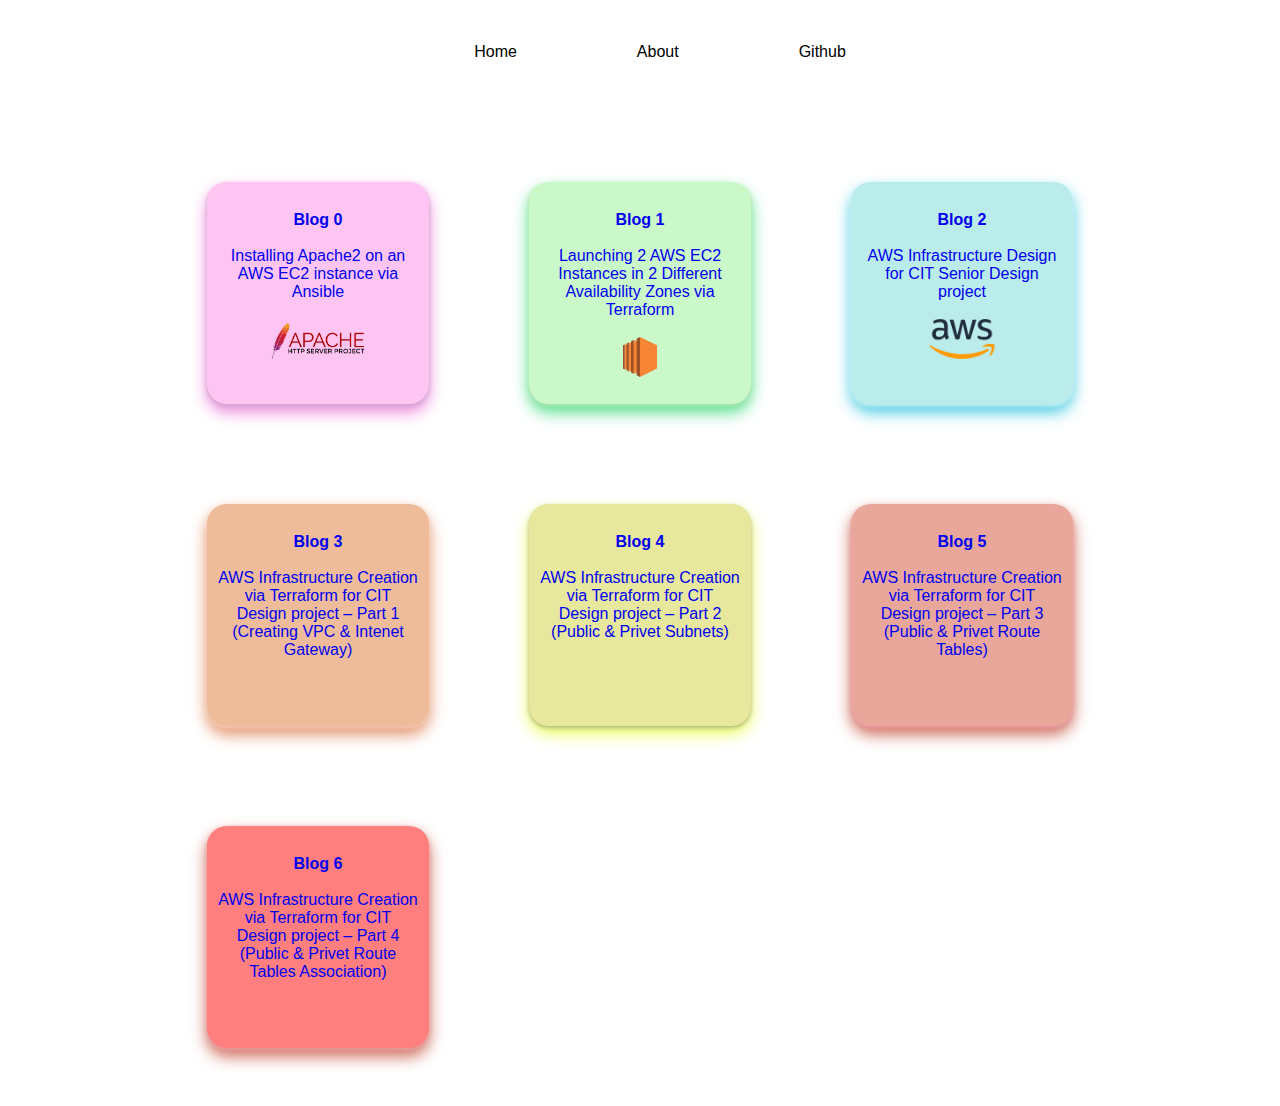
==== index.html @ 8900ecc4 "css" ====
<!DOCTYPE html>
<html lang="en">
<head>
    <meta charset="UTF-8">
    <meta http-equiv="X-UA-Compatible" content="IE=edge">
    <meta name="viewport" content="width=device-width, initial-scale=1.0">
    <link rel="stylesheet" href="style.css">
    <title>My Blogs</title>
</head>
<body>
    
    <div class="nav-bar">
        <ul>
            <li><a href="index.html"> Home </a></li>
            <li><a href="about.html"> About </a></li>
            <li><a href="https://github.com/lina-avanes/techBlogs"> Github </a></li>
        </ul>
    </div> <br><br>


        <div class="blog-boxes">

            <a href="blog0.html"> <p id="blog_Box_Style0"> <br> <strong> Blog 0</strong> <br><br> Installing Apache2 on an AWS EC2 instance via Ansible<br> <img src="assets/Apache-logo.png" height="80px"> </p> </a> 
            <a href="blog1.html">  <p id="blog_Box_Style1" ><br> <strong> Blog 1 </strong> <br> <br>Launching 2 AWS EC2 Instances in 2 Different Availability Zones via Terraform <br><br><img src="assets/aws-ec2.svg" height="40px"></p></a>
            <a href="blog2.html"> <p id="blog_Box_Style2"><br> <strong> Blog 2 </strong> <br> <br>AWS Infrastructure Design for CIT Senior Design project <br><br><img src="assets/aws-logo.png" height="40px"></p> </a>

            <div>


        <div class="blog-boxes">
            <a href="blog3.html"> <p id="blog_Box_Style3"> <br> <strong> Blog 3</strong> <br><br> AWS Infrastructure Creation via Terraform for CIT Design project – Part 1 (Creating VPC & Intenet Gateway) </p></a>
            <a href="blog4.html">  <p id="blog_Box_Style4" ><br> <strong> Blog 4 </strong> <br><br> AWS Infrastructure Creation via Terraform for CIT Design project – Part 2 (Public & Privet Subnets) </p> </a>
         <a href="blog5.html"> <p id="blog_Box_Style5"><br> <strong> Blog 5 </strong><br><br> AWS Infrastructure Creation via Terraform for CIT Design project – Part 3 (Public & Privet Route Tables)</p> </a>
        </div>

        <div class="blog-boxes"></div>
        <a href="blog6.html">  <p id="blog_Box_Style6"> <br> <strong> Blog 6</strong> <br><br> AWS Infrastructure Creation via Terraform for CIT Design project – Part 4 (Public & Privet Route Tables Association) </p> </a>
          
        </div>






</body>
</html>
---- style.css ----
body{
    font-family:sans-serif;
    
}



ul {
    list-style-type: none;
  }
  
  li {
    float: left;
  }


  
  li a {
    display: block;
    color: rgb(0, 0, 0);
    text-align: center;
    padding: 14px 40px;
    text-decoration: none;
    margin: 5px 20px;
   border-radius: 20px;

  }

  li a:hover{
    color: rgb(161, 51, 125);
  }
  
.nav-bar{
 display: flex;
  justify-content: center;
 /* box-shadow: 0 2px 4px rgb(207, 170, 207), 0 8px 16px rgb(241, 179, 231 );
  border: 1px solid transparent; */
  
}
 
a {
    text-decoration: none;
}

.blog-boxes{

    display: flex;
    justify-content: center;
    flex-wrap: wrap;

}


#blog_Box_Style0, #blog_Box_Style1, #blog_Box_Style2,#blog_Box_Style3,#blog_Box_Style4,#blog_Box_Style5, #blog_Box_Style6{
   /* box-shadow: 0 2px 4px rgb(0 0 0 / 10%), 0 8px 16px rgb(0 0 0 / 10%);*/

    box-shadow: 0 2px 4px rgb(207, 170, 207), 0 8px 16px rgb(236, 134, 219);
    border: 1px solid transparent;
    border-radius: 20px;
    width: 200px;
    height: 200px;
    text-align: center;
    margin: 50px;
    padding: 10PX;
}
#blog_Box_Style0{

  box-shadow: 0 2px 4px rgb(207, 170, 207), 0 8px 16px rgb(236, 134, 219);
  background-color: rgb(255, 197, 242);

}


#blog_Box_Style1{
  box-shadow: 0 2px 4px rgb(182, 230, 180), 0 8px 16px rgb(74, 221, 135);
  background-color: rgb(203, 248, 200);

}

#blog_Box_Style2{
  box-shadow: 0 2px 4px rgb(214, 244, 247), 0 8px 16px rgb(59, 200, 224);
background-color: rgb(187, 236, 236);
}

#blog_Box_Style3{
  box-shadow: 0 2px 4px rgb(245, 209, 185), 0 8px 16px rgb(226, 137, 96);
  background-color:rgb(238, 188, 155);

}

#blog_Box_Style4{
  box-shadow: 0 2px 4px rgb(175, 184, 124), 0 8px 16px rgb(236, 252, 99);
  background-color: rgb(231, 231, 157);

}

#blog_Box_Style5{
  box-shadow: 0 2px 4px rgb(233, 160, 166), 0 8px 16px rgb(204, 100, 81);

background-color:rgb(233, 167, 156);

}

#blog_Box_Style6 {

  box-shadow: 0 2px 4px rgb(233, 160, 166), 0 8px 16px rgb(204, 100, 81);

background-color:rgb(255, 126, 126);


}
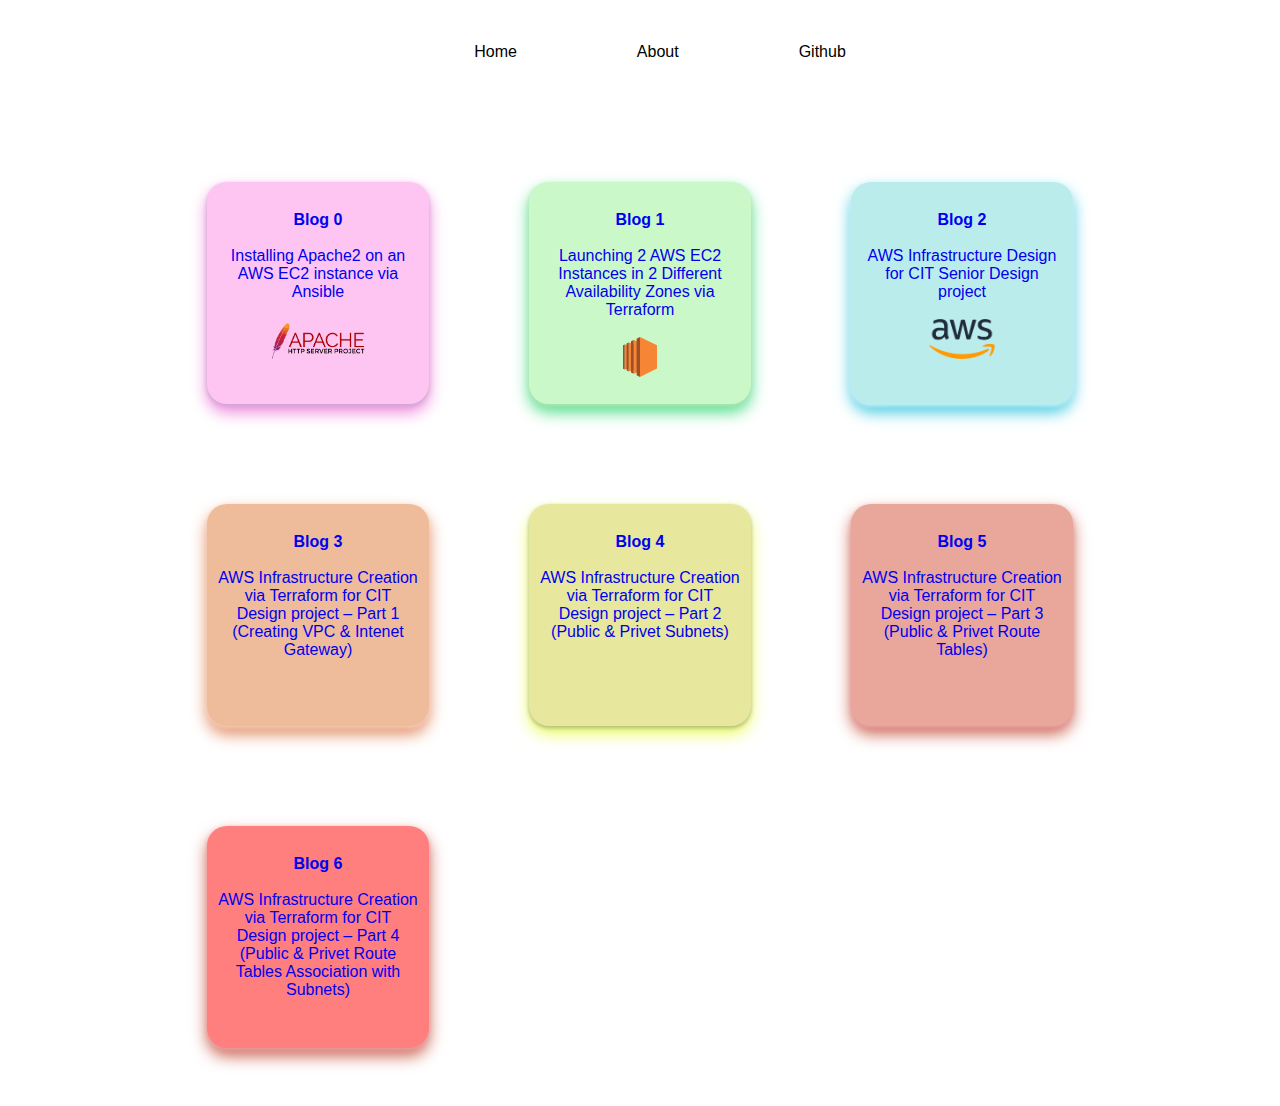
==== commit baa080b4: "index page" ====
--- a/index.html
+++ b/index.html
@@ -34,7 +34,7 @@
         </div>
 
         <div class="blog-boxes"></div>
-        <a href="blog6.html">  <p id="blog_Box_Style6"> <br> <strong> Blog 6</strong> <br><br> AWS Infrastructure Creation via Terraform for CIT Design project – Part 4 (Public & Privet Route Tables Association) </p> </a>
+        <a href="blog6.html">  <p id="blog_Box_Style6"> <br> <strong> Blog 6</strong> <br><br> AWS Infrastructure Creation via Terraform for CIT Design project – Part 4 (Public & Privet Route Tables Association with Subnets) </p> </a>
           
         </div>
 
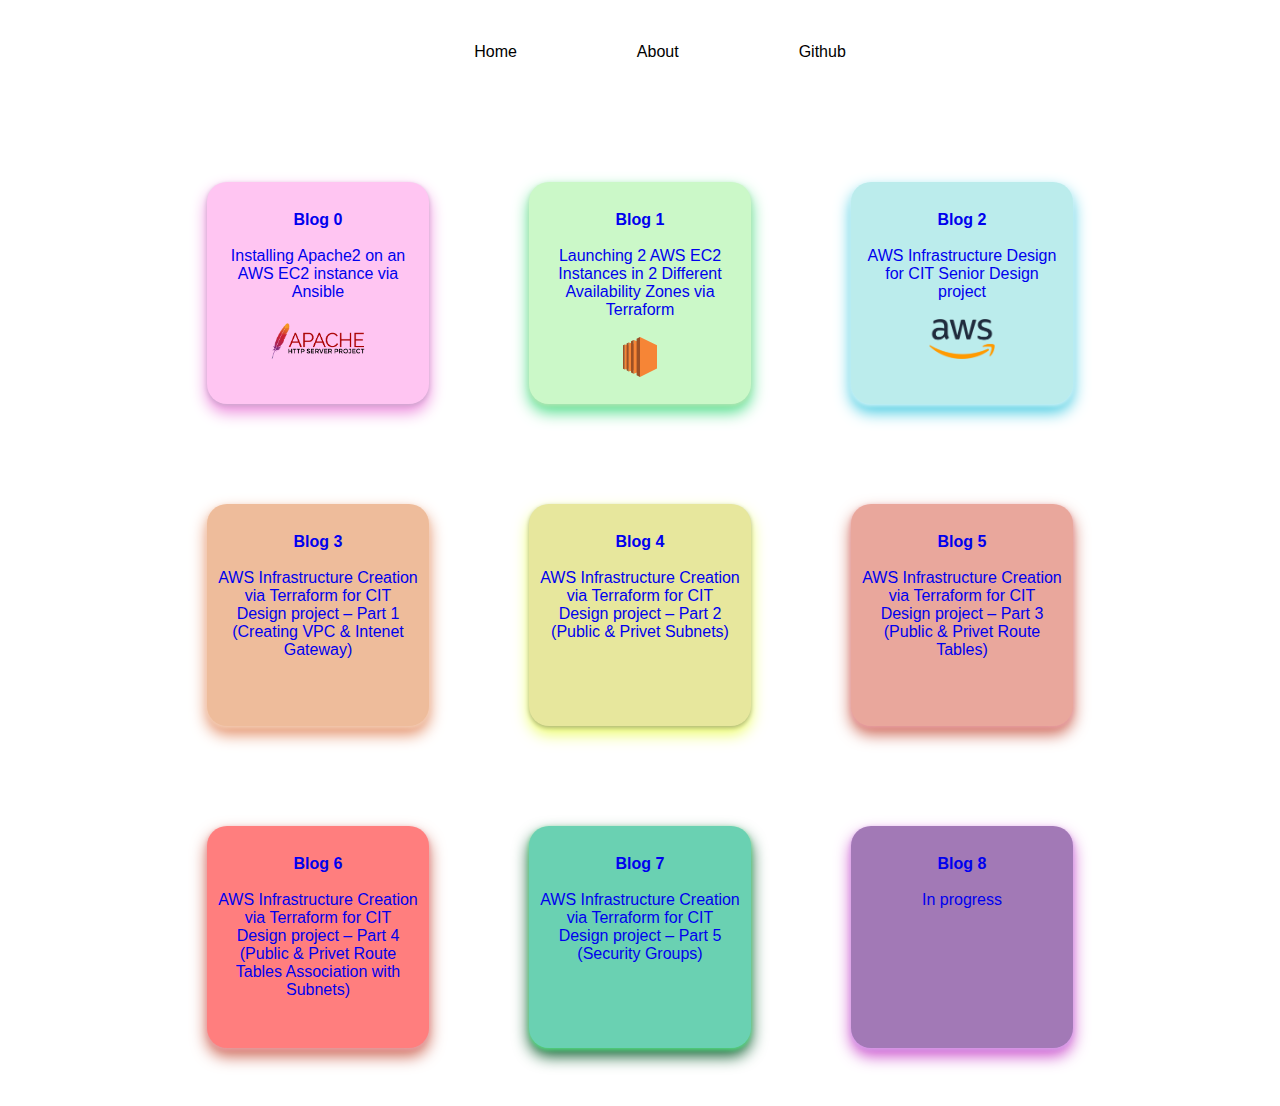
==== commit 6ebe4335: "blog 7" ====
--- a/index.html
+++ b/index.html
@@ -24,7 +24,7 @@
             <a href="blog1.html">  <p id="blog_Box_Style1" ><br> <strong> Blog 1 </strong> <br> <br>Launching 2 AWS EC2 Instances in 2 Different Availability Zones via Terraform <br><br><img src="assets/aws-ec2.svg" height="40px"></p></a>
             <a href="blog2.html"> <p id="blog_Box_Style2"><br> <strong> Blog 2 </strong> <br> <br>AWS Infrastructure Design for CIT Senior Design project <br><br><img src="assets/aws-logo.png" height="40px"></p> </a>
 
-            <div>
+        </div>
 
 
         <div class="blog-boxes">
@@ -33,15 +33,11 @@
          <a href="blog5.html"> <p id="blog_Box_Style5"><br> <strong> Blog 5 </strong><br><br> AWS Infrastructure Creation via Terraform for CIT Design project – Part 3 (Public & Privet Route Tables)</p> </a>
         </div>
 
-        <div class="blog-boxes"></div>
+        <div class="blog-boxes">
         <a href="blog6.html">  <p id="blog_Box_Style6"> <br> <strong> Blog 6</strong> <br><br> AWS Infrastructure Creation via Terraform for CIT Design project – Part 4 (Public & Privet Route Tables Association with Subnets) </p> </a>
-          
+        <a href="blog7.html">  <p id="blog_Box_Style7"> <br> <strong> Blog 7</strong> <br><br> AWS Infrastructure Creation via Terraform for CIT Design project – Part 5 (Security Groups)</p> </a>
+        <a href="blog8.html">  <p id="blog_Box_Style8"> <br> <strong> Blog 8</strong> <br><br> In progress </p> </a>
         </div>
-
-
-
-
-
 
 </body>
 </html>--- a/style.css
+++ b/style.css
@@ -51,7 +51,7 @@
 }
 
 
-#blog_Box_Style0, #blog_Box_Style1, #blog_Box_Style2,#blog_Box_Style3,#blog_Box_Style4,#blog_Box_Style5, #blog_Box_Style6{
+#blog_Box_Style0, #blog_Box_Style1, #blog_Box_Style2,#blog_Box_Style3,#blog_Box_Style4,#blog_Box_Style5, #blog_Box_Style6, #blog_Box_Style7, #blog_Box_Style8{
    /* box-shadow: 0 2px 4px rgb(0 0 0 / 10%), 0 8px 16px rgb(0 0 0 / 10%);*/
 
     box-shadow: 0 2px 4px rgb(207, 170, 207), 0 8px 16px rgb(236, 134, 219);
@@ -110,3 +110,19 @@
 
 }
 
+#blog_Box_Style7
+{
+
+  box-shadow: 0 2px 4px rgb(89, 226, 135), 0 8px 16px rgb(10, 92, 44);
+
+background-color:rgb(106, 209, 178)
+
+}
+
+#blog_Box_Style8{
+  box-shadow: 0 2px 4px rgb(212, 160, 233), 0 8px 16px rgb(204, 81, 204);
+
+  background-color:rgb(162, 121, 182)
+  
+
+}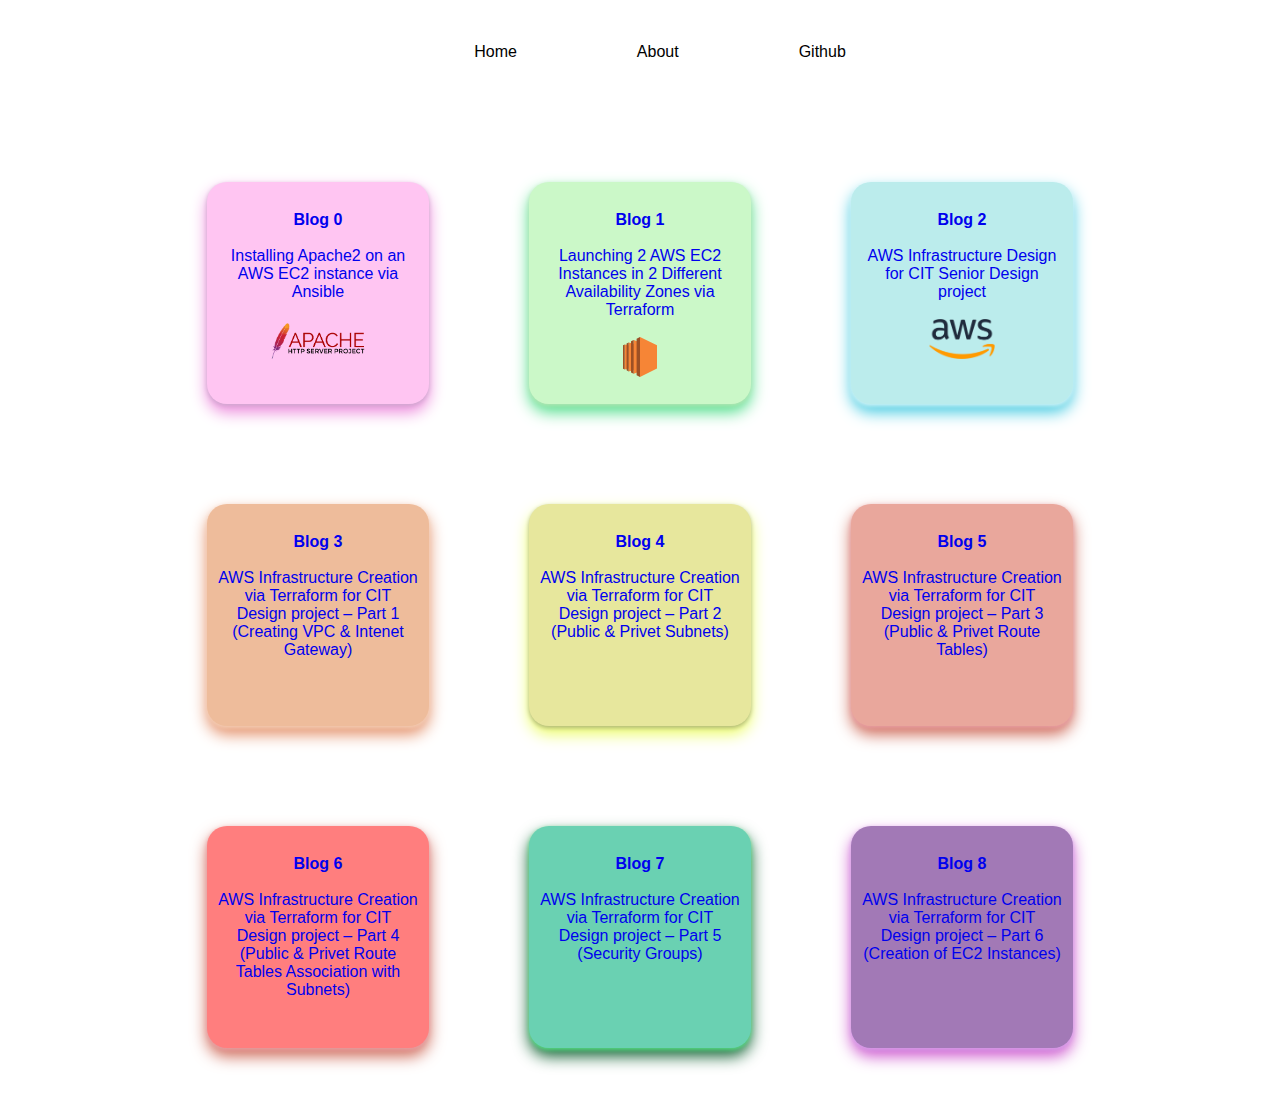
==== commit 7114450f: "updates" ====
--- a/index.html
+++ b/index.html
@@ -36,7 +36,7 @@
         <div class="blog-boxes">
         <a href="blog6.html">  <p id="blog_Box_Style6"> <br> <strong> Blog 6</strong> <br><br> AWS Infrastructure Creation via Terraform for CIT Design project – Part 4 (Public & Privet Route Tables Association with Subnets) </p> </a>
         <a href="blog7.html">  <p id="blog_Box_Style7"> <br> <strong> Blog 7</strong> <br><br> AWS Infrastructure Creation via Terraform for CIT Design project – Part 5 (Security Groups)</p> </a>
-        <a href="blog8.html">  <p id="blog_Box_Style8"> <br> <strong> Blog 8</strong> <br><br> In progress </p> </a>
+        <a href="blog8.html">  <p id="blog_Box_Style8"> <br> <strong> Blog 8</strong> <br><br> AWS Infrastructure Creation via Terraform for CIT Design project – Part 6  (Creation of EC2 Instances)  </p> </a>
         </div>
 
 </body>
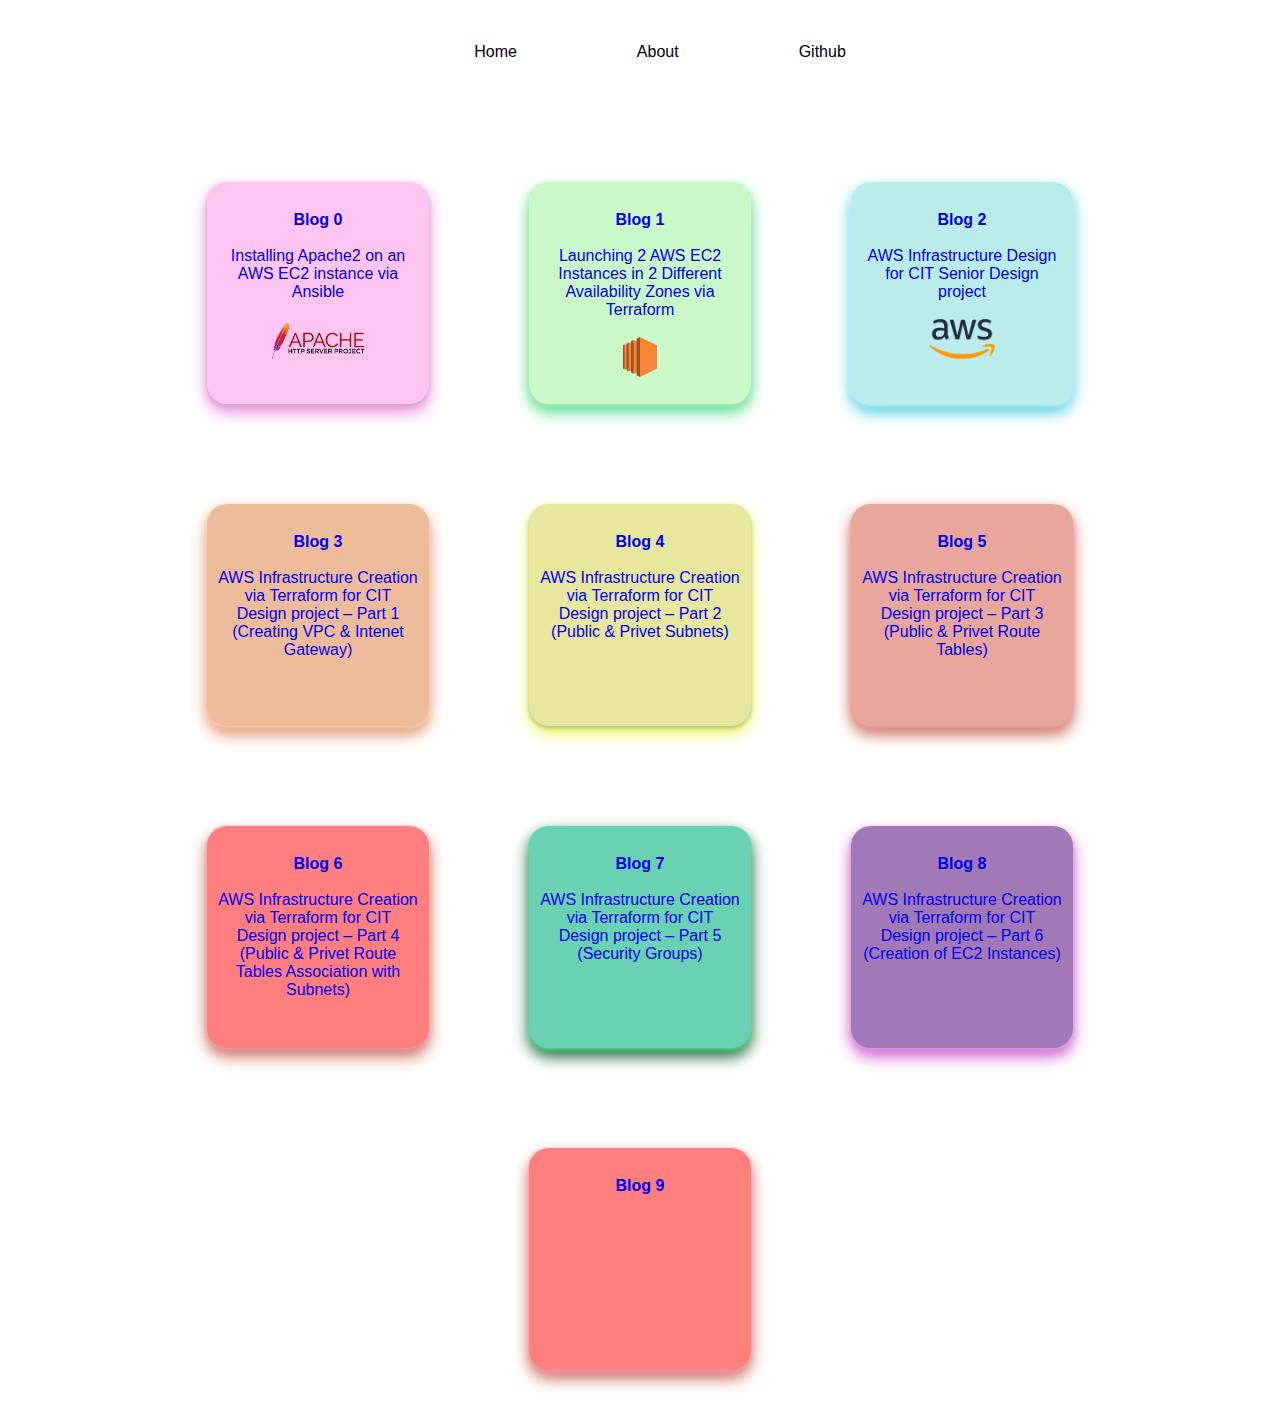
==== commit f21c481d: "blog9" ====
--- a/index.html
+++ b/index.html
@@ -39,5 +39,11 @@
         <a href="blog8.html">  <p id="blog_Box_Style8"> <br> <strong> Blog 8</strong> <br><br> AWS Infrastructure Creation via Terraform for CIT Design project – Part 6  (Creation of EC2 Instances)  </p> </a>
         </div>
 
+        <div class="blog-boxes">
+            <a href="blog9.html">  <p id="blog_Box_Style6"> <br> <strong> Blog 9</strong> <br><br>  </p> </a>
+          
+
+            </div>
+
 </body>
 </html>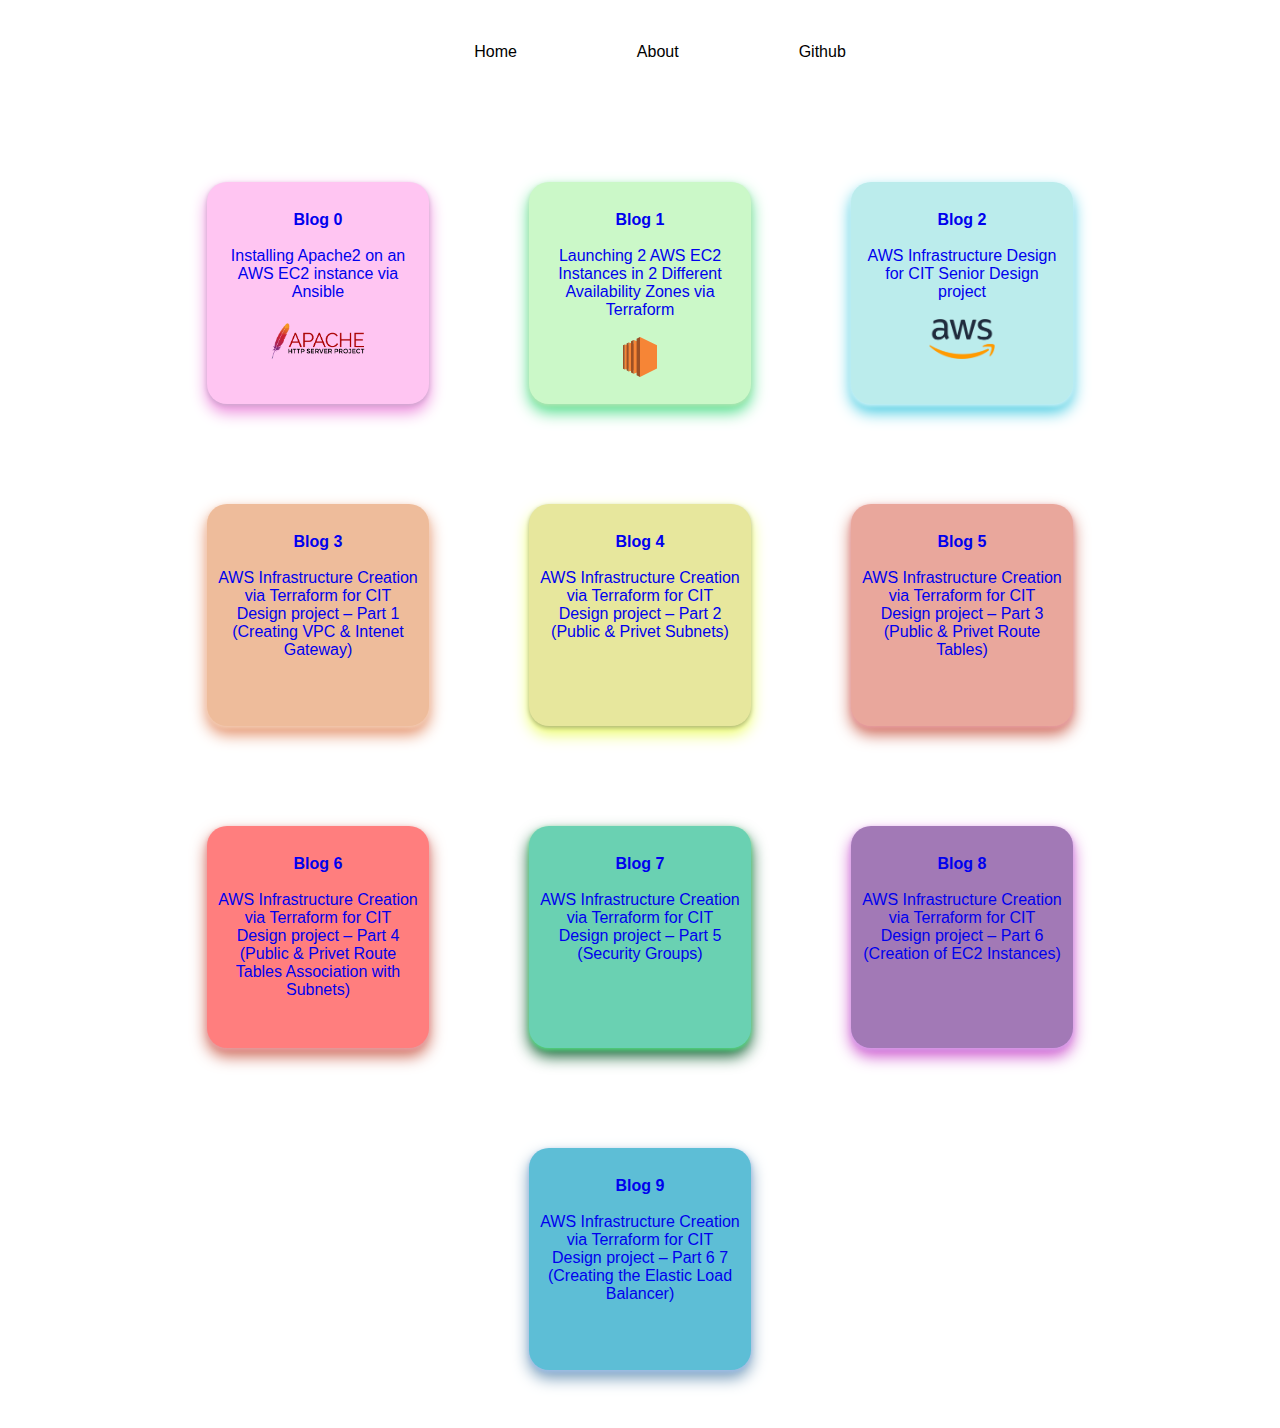
==== commit ef943404: "blog9" ====
--- a/index.html
+++ b/index.html
@@ -40,7 +40,7 @@
         </div>
 
         <div class="blog-boxes">
-            <a href="blog9.html">  <p id="blog_Box_Style6"> <br> <strong> Blog 9</strong> <br><br>  </p> </a>
+            <a href="blog9.html">  <p id="blog_Box_Style9"> <br> <strong> Blog 9</strong> <br><br>AWS Infrastructure Creation via Terraform for CIT Design project – Part 6 7 (Creating the Elastic Load Balancer)  </p> </a>
           
 
             </div>
--- a/style.css
+++ b/style.css
@@ -51,7 +51,7 @@
 }
 
 
-#blog_Box_Style0, #blog_Box_Style1, #blog_Box_Style2,#blog_Box_Style3,#blog_Box_Style4,#blog_Box_Style5, #blog_Box_Style6, #blog_Box_Style7, #blog_Box_Style8{
+#blog_Box_Style0, #blog_Box_Style1, #blog_Box_Style2,#blog_Box_Style3,#blog_Box_Style4,#blog_Box_Style5, #blog_Box_Style6, #blog_Box_Style7, #blog_Box_Style8,#blog_Box_Style9{
    /* box-shadow: 0 2px 4px rgb(0 0 0 / 10%), 0 8px 16px rgb(0 0 0 / 10%);*/
 
     box-shadow: 0 2px 4px rgb(207, 170, 207), 0 8px 16px rgb(236, 134, 219);
@@ -125,4 +125,12 @@
   background-color:rgb(162, 121, 182)
   
 
+}
+
+#blog_Box_Style9{
+  box-shadow: 0 2px 4px rgb(160, 192, 233), 0 8px 16px rgb(115, 154, 185);
+
+  background-color:rgb(93, 190, 214)
+  
+
 }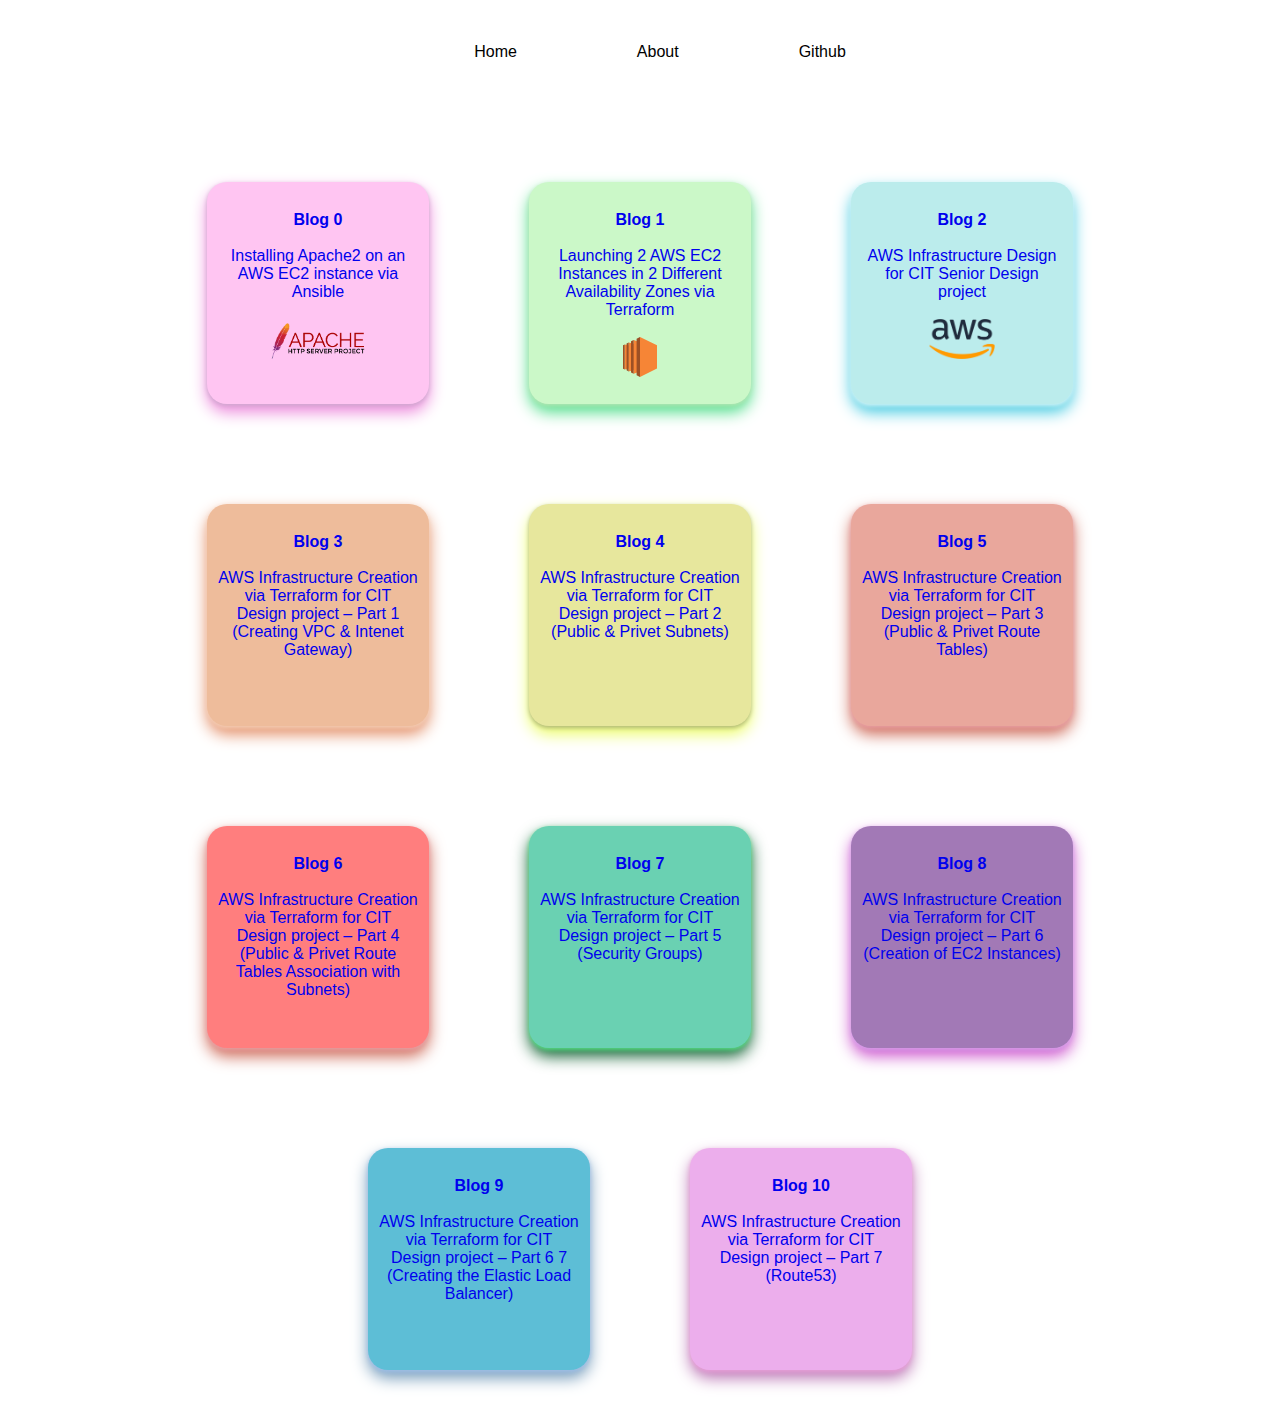
==== commit 54490e42: "updates" ====
--- a/index.html
+++ b/index.html
@@ -41,7 +41,8 @@
 
         <div class="blog-boxes">
             <a href="blog9.html">  <p id="blog_Box_Style9"> <br> <strong> Blog 9</strong> <br><br>AWS Infrastructure Creation via Terraform for CIT Design project – Part 6 7 (Creating the Elastic Load Balancer)  </p> </a>
-          
+            <a href="blog10.html">  <p id="blog_Box_Style10"> <br> <strong> Blog 10</strong> <br><br>AWS Infrastructure Creation via Terraform for CIT Design project – Part 7 (Route53) </p> </a>
+
 
             </div>
 
--- a/style.css
+++ b/style.css
@@ -51,7 +51,7 @@
 }
 
 
-#blog_Box_Style0, #blog_Box_Style1, #blog_Box_Style2,#blog_Box_Style3,#blog_Box_Style4,#blog_Box_Style5, #blog_Box_Style6, #blog_Box_Style7, #blog_Box_Style8,#blog_Box_Style9{
+#blog_Box_Style0, #blog_Box_Style1, #blog_Box_Style2,#blog_Box_Style3,#blog_Box_Style4,#blog_Box_Style5, #blog_Box_Style6, #blog_Box_Style7, #blog_Box_Style8,#blog_Box_Style9, #blog_Box_Style10{
    /* box-shadow: 0 2px 4px rgb(0 0 0 / 10%), 0 8px 16px rgb(0 0 0 / 10%);*/
 
     box-shadow: 0 2px 4px rgb(207, 170, 207), 0 8px 16px rgb(236, 134, 219);
@@ -133,4 +133,13 @@
   background-color:rgb(93, 190, 214)
   
 
+}
+
+
+#blog_Box_Style10{
+  box-shadow: 0 2px 4px rgb(233, 160, 217), 0 8px 16px rgb(185, 115, 179);
+
+  background-color:rgb(236, 174, 236)
+  
+
 }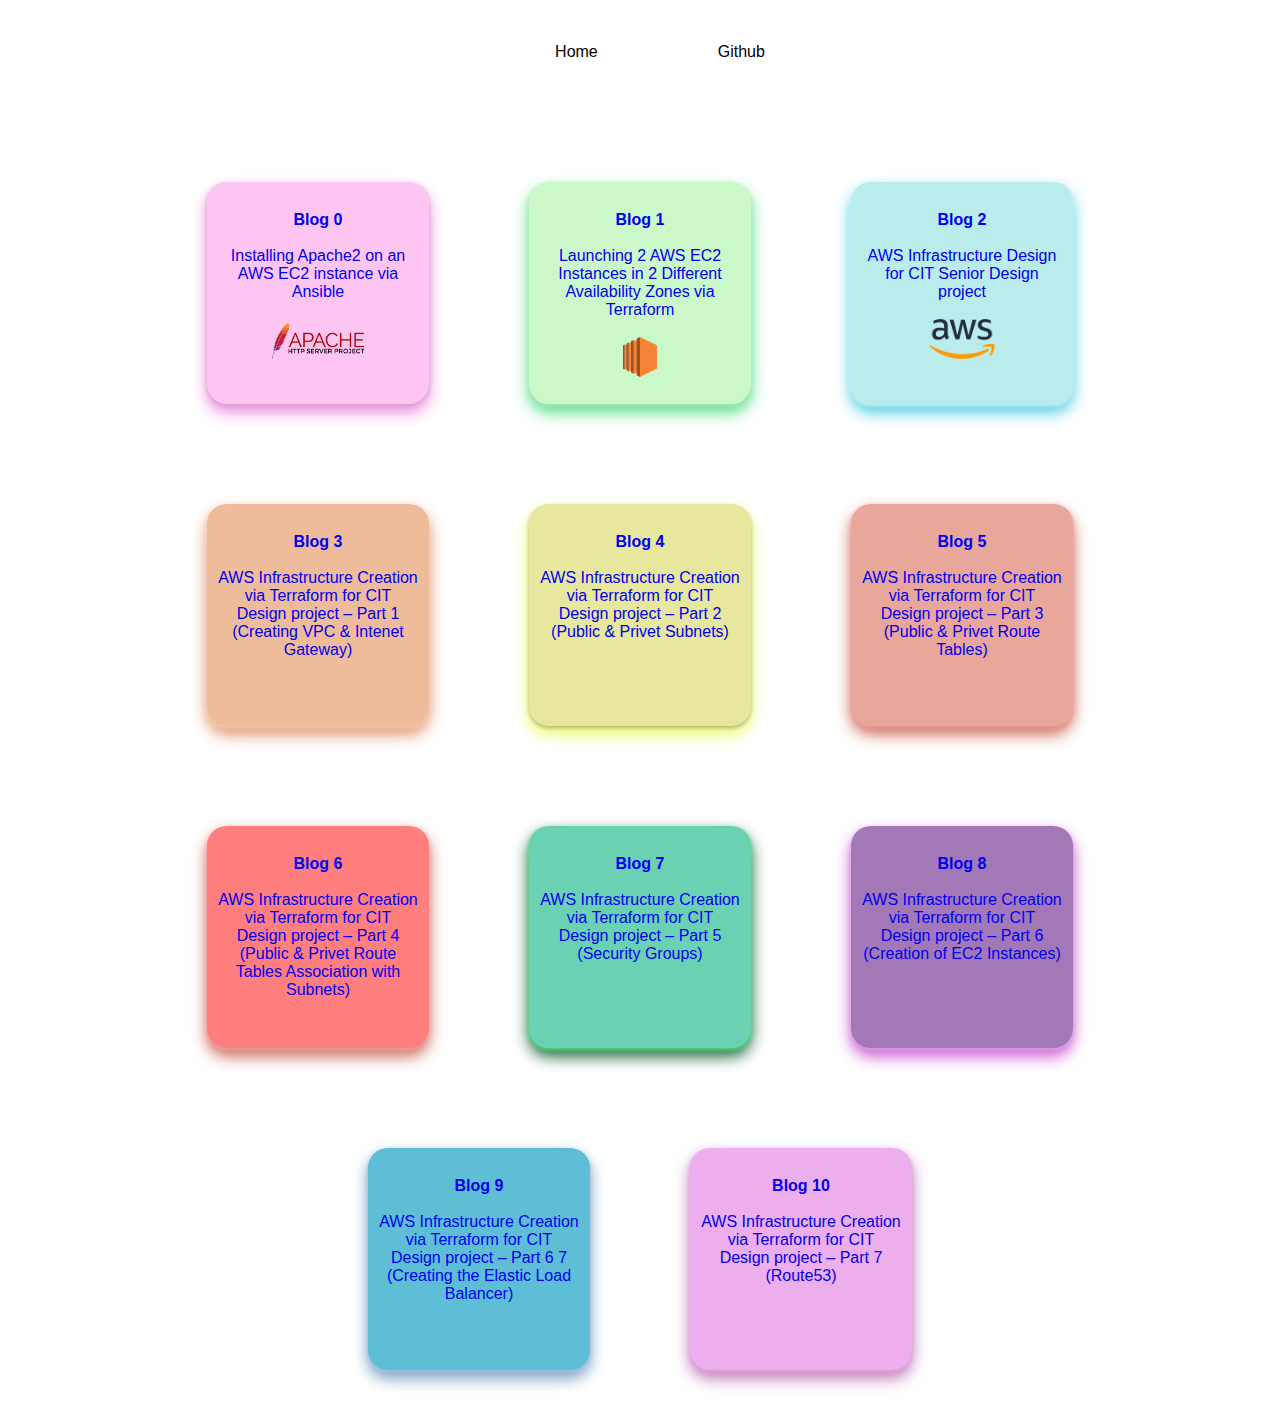
==== commit 35219752: "updates" ====
--- a/index.html
+++ b/index.html
@@ -12,7 +12,7 @@
     <div class="nav-bar">
         <ul>
             <li><a href="index.html"> Home </a></li>
-            <li><a href="about.html"> About </a></li>
+            
             <li><a href="https://github.com/lina-avanes/techBlogs"> Github </a></li>
         </ul>
     </div> <br><br>
